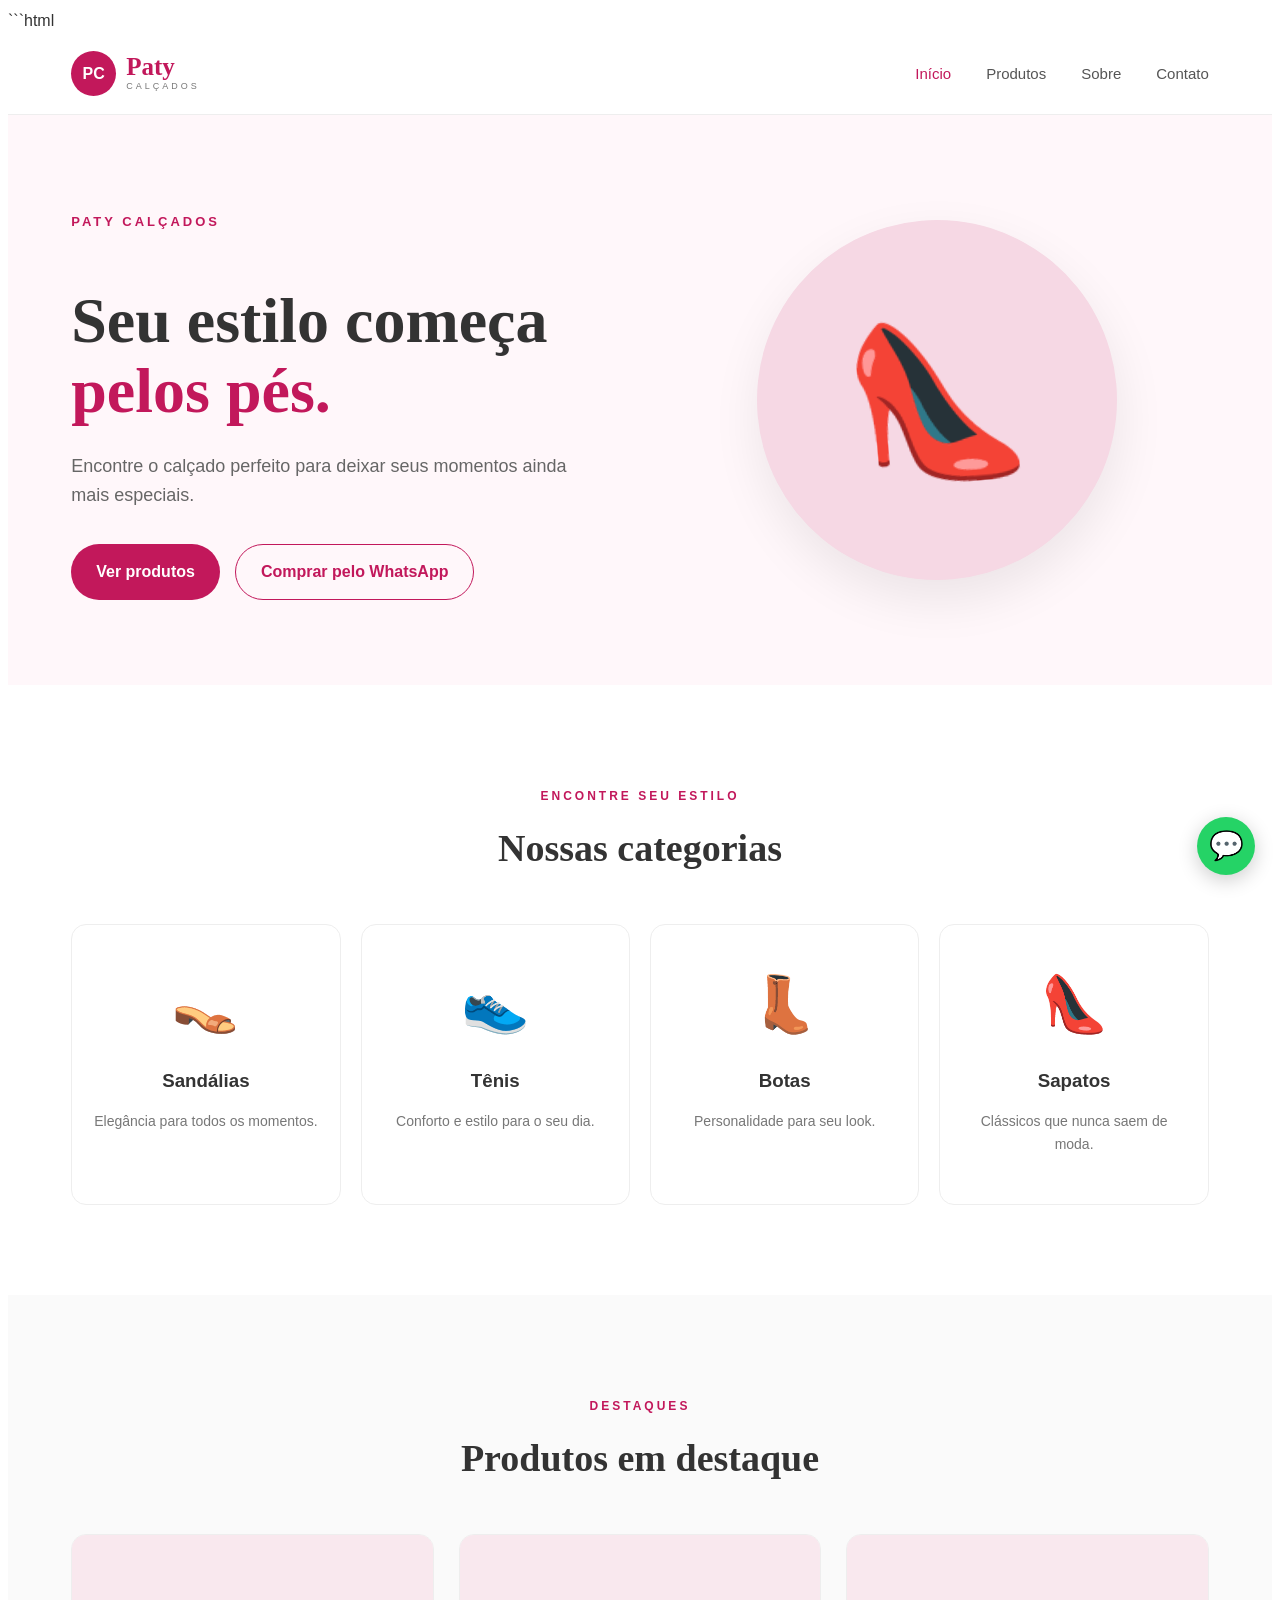
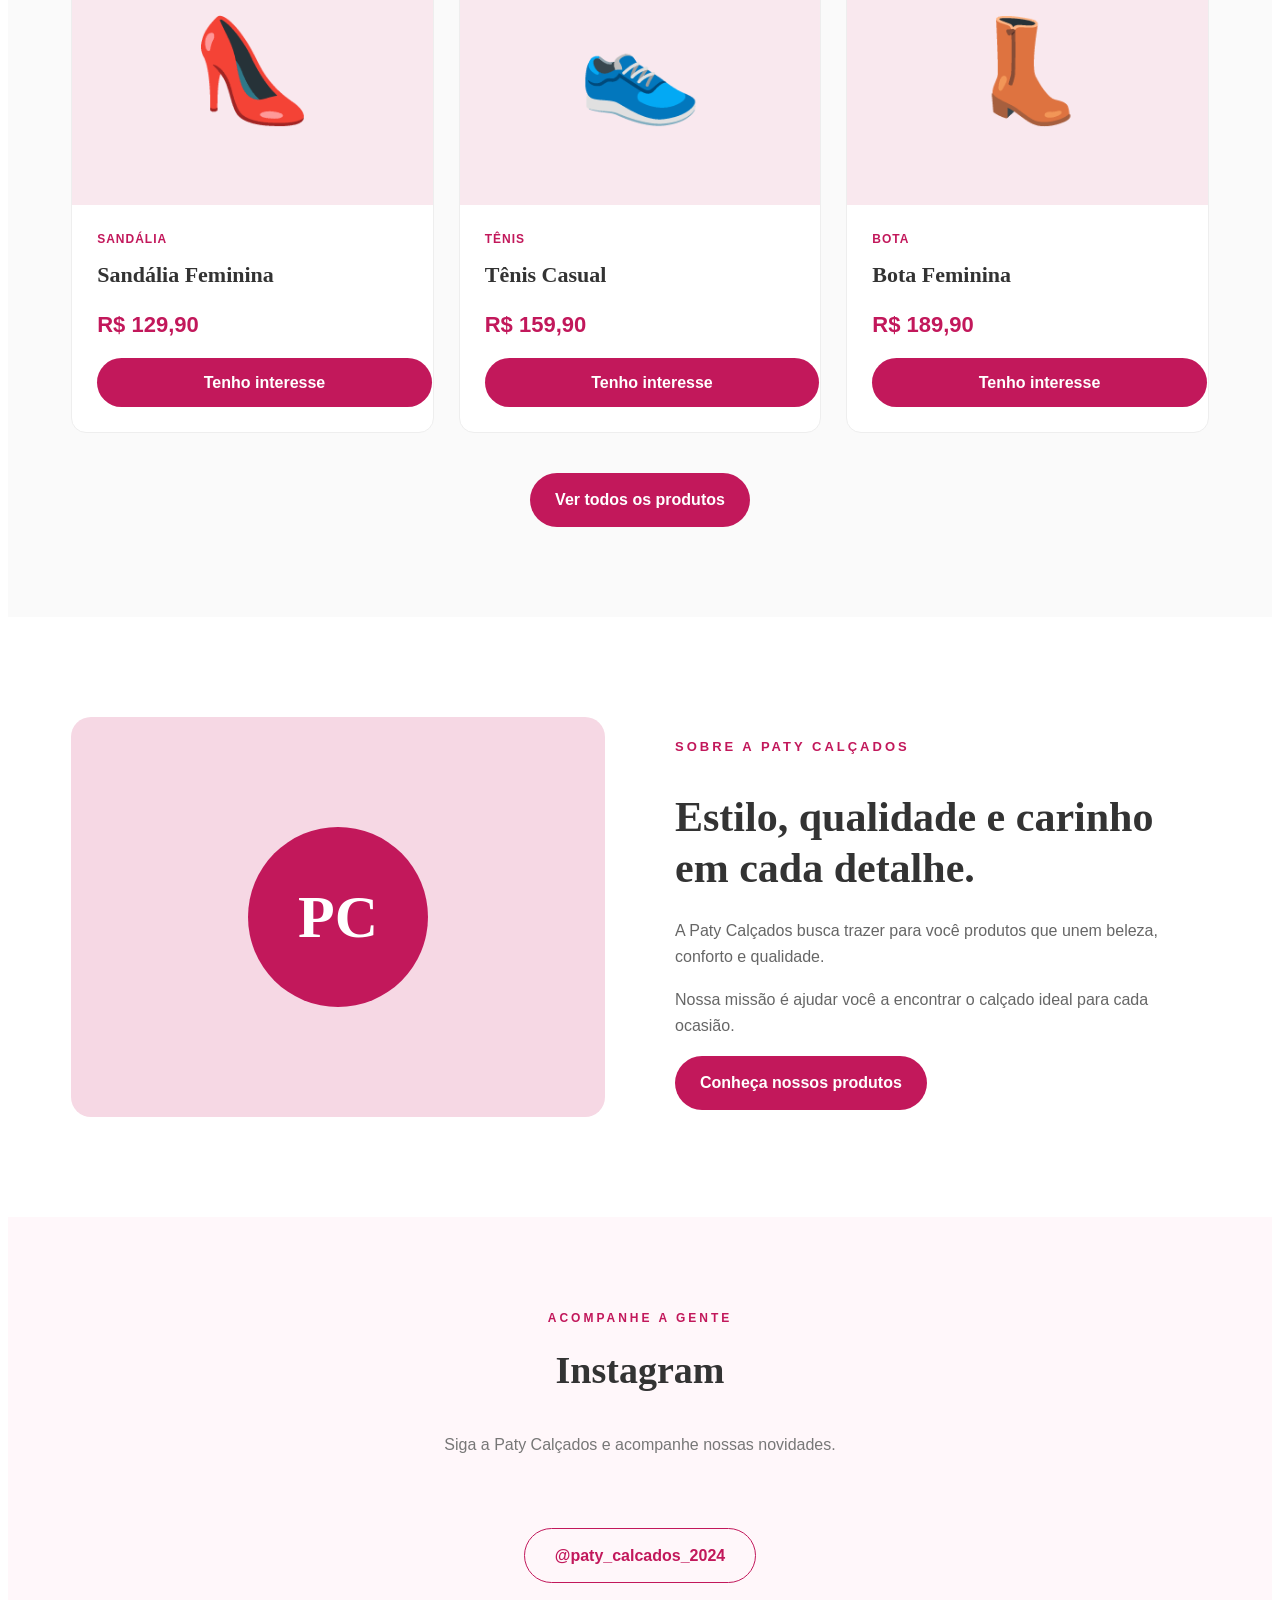
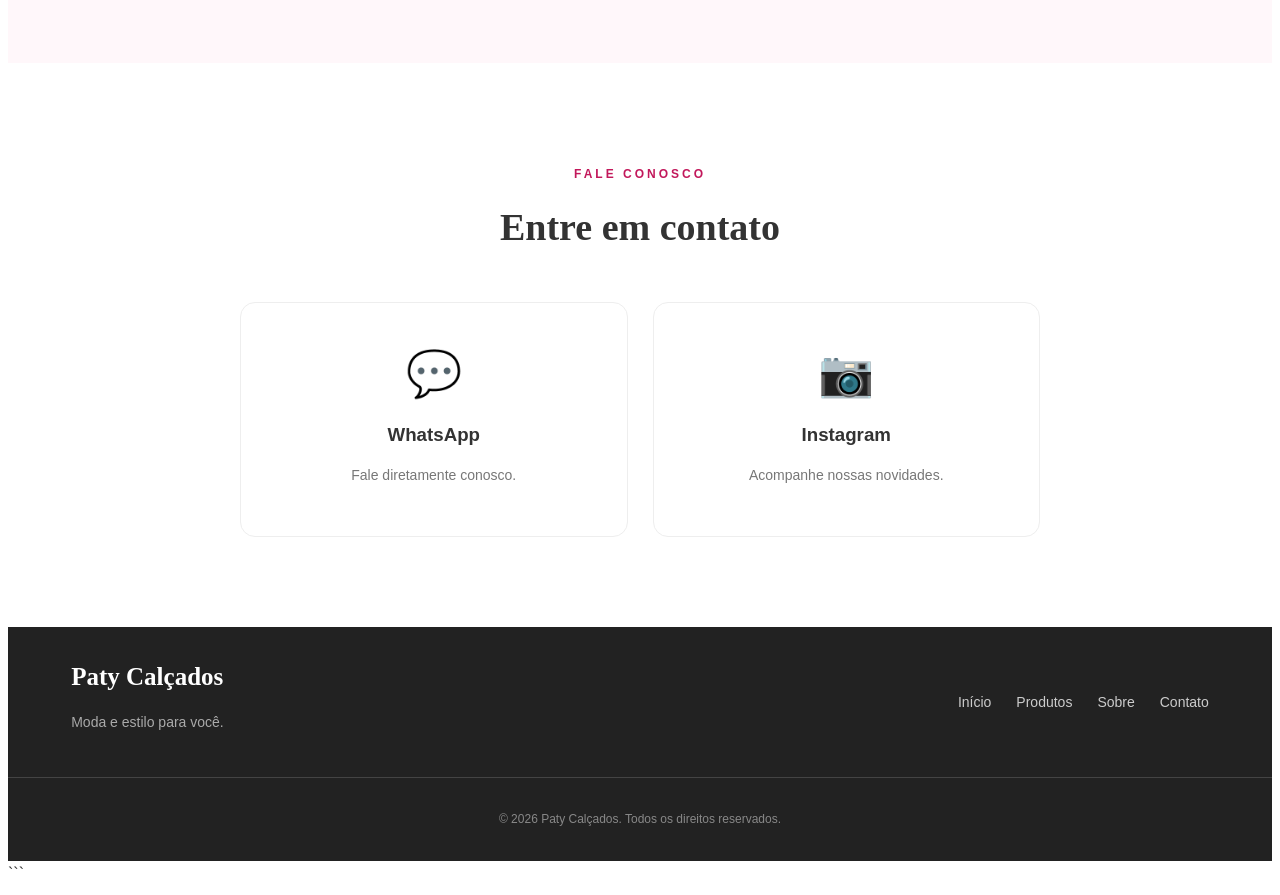
==== index.html @ 291b23d1 "," ====
```html
<!DOCTYPE html>
<html lang="pt-BR">
<head>
    <meta charset="UTF-8">
    <meta name="viewport" content="width=device-width, initial-scale=1.0">

    <title>Paty Calçados | Moda e Estilo</title>

    <meta
        name="description"
        content="Paty Calçados - Encontre calçados femininos para todos os estilos."
    >

    <link rel="stylesheet" href="css/style.css">
</head>

<body>

    <!-- CABEÇALHO -->
    <header class="header">

        <div class="container header-content">

            <a href="index.html" class="logo">
                <span>PC</span>
                <div>
                    <strong>Paty</strong>
                    <small>CALÇADOS</small>
                </div>
            </a>

            <nav class="menu">
                <a href="index.html" class="active">Início</a>
                <a href="produtos.html">Produtos</a>
                <a href="#sobre">Sobre</a>
                <a href="#contato">Contato</a>
            </nav>

            <button class="menu-mobile" id="menuMobile">
                ☰
            </button>

        </div>

    </header>


    <!-- BANNER PRINCIPAL -->
    <main>

        <section class="hero">

            <div class="container hero-content">

                <div class="hero-text">

                    <p class="subtitle">
                        PATY CALÇADOS
                    </p>

                    <h1>
                        Seu estilo começa
                        <span>pelos pés.</span>
                    </h1>

                    <p>
                        Encontre o calçado perfeito para deixar
                        seus momentos ainda mais especiais.
                    </p>

                    <div class="hero-buttons">

                        <a href="produtos.html" class="btn btn-primary">
                            Ver produtos
                        </a>

                        <a
                            href="https://wa.me/5544999999999"
                            target="_blank"
                            class="btn btn-outline"
                        >
                            Comprar pelo WhatsApp
                        </a>

                    </div>

                </div>

                <div class="hero-image">

                    <div class="shoe-card">
                        👠
                    </div>

                </div>

            </div>

        </section>


        <!-- CATEGORIAS -->
        <section class="categories">

            <div class="container">

                <div class="section-title">

                    <p>ENCONTRE SEU ESTILO</p>

                    <h2>
                        Nossas categorias
                    </h2>

                </div>

                <div class="category-grid">

                    <a href="produtos.html?categoria=sandalias" class="category-card">
                        <div class="category-icon">👡</div>
                        <h3>Sandálias</h3>
                        <p>Elegância para todos os momentos.</p>
                    </a>

                    <a href="produtos.html?categoria=tenis" class="category-card">
                        <div class="category-icon">👟</div>
                        <h3>Tênis</h3>
                        <p>Conforto e estilo para o seu dia.</p>
                    </a>

                    <a href="produtos.html?categoria=botas" class="category-card">
                        <div class="category-icon">👢</div>
                        <h3>Botas</h3>
                        <p>Personalidade para seu look.</p>
                    </a>

                    <a href="produtos.html?categoria=sapatos" class="category-card">
                        <div class="category-icon">👠</div>
                        <h3>Sapatos</h3>
                        <p>Clássicos que nunca saem de moda.</p>
                    </a>

                </div>

            </div>

        </section>


        <!-- PRODUTOS EM DESTAQUE -->
        <section class="featured">

            <div class="container">

                <div class="section-title">

                    <p>DESTAQUES</p>

                    <h2>
                        Produtos em destaque
                    </h2>

                </div>

                <div class="product-grid">

                    <article class="product-card">

                        <div class="product-image">
                            👠
                        </div>

                        <div class="product-info">

                            <span class="product-category">
                                Sandália
                            </span>

                            <h3>
                                Sandália Feminina
                            </h3>

                            <p class="price">
                                R$ 129,90
                            </p>

                            <a
                                href="https://wa.me/5544999999999?text=Olá!%20Tenho%20interesse%20na%20Sandália%20Feminina."
                                target="_blank"
                                class="product-button"
                            >
                                Tenho interesse
                            </a>

                        </div>

                    </article>


                    <article class="product-card">

                        <div class="product-image">
                            👟
                        </div>

                        <div class="product-info">

                            <span class="product-category">
                                Tênis
                            </span>

                            <h3>
                                Tênis Casual
                            </h3>

                            <p class="price">
                                R$ 159,90
                            </p>

                            <a
                                href="https://wa.me/5544999999999?text=Olá!%20Tenho%20interesse%20no%20Tênis%20Casual."
                                target="_blank"
                                class="product-button"
                            >
                                Tenho interesse
                            </a>

                        </div>

                    </article>


                    <article class="product-card">

                        <div class="product-image">
                            👢
                        </div>

                        <div class="product-info">

                            <span class="product-category">
                                Bota
                            </span>

                            <h3>
                                Bota Feminina
                            </h3>

                            <p class="price">
                                R$ 189,90
                            </p>

                            <a
                                href="https://wa.me/5544999999999?text=Olá!%20Tenho%20interesse%20na%20Bota%20Feminina."
                                target="_blank"
                                class="product-button"
                            >
                                Tenho interesse
                            </a>

                        </div>

                    </article>

                </div>


                <div class="center-button">

                    <a href="produtos.html" class="btn btn-primary">
                        Ver todos os produtos
                    </a>

                </div>

            </div>

        </section>


        <!-- SOBRE -->
        <section class="about" id="sobre">

            <div class="container about-content">

                <div class="about-image">
                    <div class="about-logo">
                        PC
                    </div>
                </div>

                <div class="about-text">

                    <p class="subtitle">
                        SOBRE A PATY CALÇADOS
                    </p>

                    <h2>
                        Estilo, qualidade e carinho em cada detalhe.
                    </h2>

                    <p>
                        A Paty Calçados busca trazer para você
                        produtos que unem beleza, conforto e
                        qualidade.
                    </p>

                    <p>
                        Nossa missão é ajudar você a encontrar
                        o calçado ideal para cada ocasião.
                    </p>

                    <a href="produtos.html" class="btn btn-primary">
                        Conheça nossos produtos
                    </a>

                </div>

            </div>

        </section>


        <!-- INSTAGRAM -->
        <section class="instagram">

            <div class="container">

                <div class="section-title">

                    <p>ACOMPANHE A GENTE</p>

                    <h2>
                        Instagram
                    </h2>

                    <p class="instagram-text">
                        Siga a Paty Calçados e acompanhe
                        nossas novidades.
                    </p>

                </div>

                <a
                    href="https://www.instagram.com/paty_calcados_2024/"
                    target="_blank"
                    class="instagram-button"
                >
                    @paty_calcados_2024
                </a>

            </div>

        </section>


        <!-- CONTATO -->
        <section class="contact" id="contato">

            <div class="container">

                <div class="section-title">

                    <p>FALE CONOSCO</p>

                    <h2>
                        Entre em contato
                    </h2>

                </div>

                <div class="contact-grid">

                    <a
                        href="https://wa.me/5544999999999"
                        target="_blank"
                        class="contact-card"
                    >
                        <span>💬</span>
                        <h3>WhatsApp</h3>
                        <p>Fale diretamente conosco.</p>
                    </a>

                    <a
                        href="https://www.instagram.com/paty_calcados_2024/"
                        target="_blank"
                        class="contact-card"
                    >
                        <span>📷</span>
                        <h3>Instagram</h3>
                        <p>Acompanhe nossas novidades.</p>
                    </a>

                </div>

            </div>

        </section>

    </main>


    <!-- RODAPÉ -->
    <footer class="footer">

        <div class="container footer-content">

            <div class="footer-logo">
                <strong>Paty Calçados</strong>
                <p>Moda e estilo para você.</p>
            </div>

            <div class="footer-links">

                <a href="index.html">
                    Início
                </a>

                <a href="produtos.html">
                    Produtos
                </a>

                <a href="#sobre">
                    Sobre
                </a>

                <a href="#contato">
                    Contato
                </a>

            </div>

        </div>

        <div class="footer-bottom">

            <p>
                © 2026 Paty Calçados. Todos os direitos reservados.
            </p>

        </div>

    </footer>


    <!-- BOTÃO FLUTUANTE WHATSAPP -->
    <a
        href="https://wa.me/5544999999999"
        target="_blank"
        class="whatsapp"
        aria-label="Falar pelo WhatsApp"
    >
        💬
    </a>


    <script src="js/script.js"></script>

</body>
</html>
```
---- css/style.css ----
```css
/* =========================================
   PATY CALÇADOS
   STYLE.CSS
========================================= */


/* RESET */

* {
    margin: 0;
    padding: 0;
    box-sizing: border-box;
}


html {
    scroll-behavior: smooth;
}


body {
    font-family: Arial, Helvetica, sans-serif;
    background: #fff;
    color: #333;
    line-height: 1.6;
}


a {
    text-decoration: none;
    color: inherit;
}


img {
    max-width: 100%;
    display: block;
}


button {
    font-family: inherit;
}


/* =========================================
   CONTAINER
========================================= */

.container {
    width: 90%;
    max-width: 1180px;
    margin: 0 auto;
}


/* =========================================
   HEADER
========================================= */

.header {
    width: 100%;
    background: #fff;
    border-bottom: 1px solid #eee;
    position: sticky;
    top: 0;
    z-index: 1000;
}


.header-content {
    min-height: 80px;

    display: flex;
    align-items: center;
    justify-content: space-between;
}


/* LOGO */

.logo {
    display: flex;
    align-items: center;
    gap: 10px;
}


.logo > span {
    width: 45px;
    height: 45px;

    display: flex;
    align-items: center;
    justify-content: center;

    border-radius: 50%;

    background: #c2185b;
    color: white;

    font-size: 16px;
    font-weight: bold;
}


.logo div {
    display: flex;
    flex-direction: column;
}


.logo strong {
    font-family: Georgia, serif;
    font-size: 25px;
    color: #c2185b;
    line-height: 1;
}


.logo small {
    font-size: 9px;
    letter-spacing: 3px;
    color: #777;
}


/* MENU */

.menu {
    display: flex;
    align-items: center;
    gap: 35px;
}


.menu a {
    font-size: 15px;
    color: #555;

    transition: 0.3s;
}


.menu a:hover,
.menu a.active {
    color: #c2185b;
}


.menu-mobile {
    display: none;

    border: none;
    background: transparent;

    font-size: 28px;
    cursor: pointer;
}


/* =========================================
   HERO
========================================= */

.hero {
    background: #fff7fa;
    min-height: 570px;

    display: flex;
    align-items: center;
}


.hero-content {
    display: grid;
    grid-template-columns: 1fr 1fr;

    align-items: center;

    gap: 50px;
}


.hero-text {
    padding: 50px 0;
}


.subtitle {
    color: #c2185b;
    font-size: 13px;
    font-weight: bold;

    letter-spacing: 3px;

    margin-bottom: 15px;
}


.hero h1 {
    font-family: Georgia, serif;

    font-size: clamp(42px, 5vw, 68px);

    line-height: 1.1;

    color: #333;

    margin-bottom: 25px;
}


.hero h1 span {
    display: block;
    color: #c2185b;
}


.hero-text > p:not(.subtitle) {
    max-width: 500px;

    font-size: 18px;

    color: #666;

    margin-bottom: 35px;
}


/* BUTTONS */

.hero-buttons {
    display: flex;
    flex-wrap: wrap;
    gap: 15px;
}


.btn {
    display: inline-flex;

    align-items: center;
    justify-content: center;

    padding: 14px 25px;

    border-radius: 30px;

    font-weight: bold;

    transition: 0.3s;
}


.btn-primary {
    background: #c2185b;
    color: white;
}


.btn-primary:hover {
    background: #9c1249;
    transform: translateY(-2px);
}


.btn-outline {
    border: 1px solid #c2185b;
    color: #c2185b;
}


.btn-outline:hover {
    background: #c2185b;
    color: white;
}


/* HERO IMAGE */

.hero-image {
    display: flex;

    align-items: center;
    justify-content: center;
}


.shoe-card {
    width: 360px;
    height: 360px;

    border-radius: 50%;

    background: #f6d8e4;

    display: flex;
    align-items: center;
    justify-content: center;

    font-size: 150px;

    box-shadow: 0 20px 50px rgba(0, 0, 0, 0.08);

    transform: rotate(-5deg);
}


/* =========================================
   SECTION TITLE
========================================= */

.section-title {
    text-align: center;

    margin-bottom: 45px;
}


.section-title > p:first-child {
    color: #c2185b;

    font-size: 12px;

    letter-spacing: 3px;

    font-weight: bold;
}


.section-title h2 {
    font-family: Georgia, serif;

    font-size: 38px;

    color: #333;

    margin-top: 8px;
}


/* =========================================
   CATEGORIES
========================================= */

.categories {
    padding: 90px 0;
}


.category-grid {
    display: grid;

    grid-template-columns: repeat(4, 1fr);

    gap: 20px;
}


.category-card {
    text-align: center;

    padding: 35px 20px;

    border: 1px solid #eee;

    border-radius: 15px;

    background: white;

    transition: 0.3s;
}


.category-card:hover {
    transform: translateY(-7px);

    border-color: #e7a8bf;

    box-shadow: 0 15px 35px rgba(0, 0, 0, 0.08);
}


.category-icon {
    font-size: 55px;

    margin-bottom: 15px;
}


.category-card h3 {
    margin-bottom: 8px;

    color: #333;
}


.category-card p {
    font-size: 14px;

    color: #777;
}


/* =========================================
   PRODUCTS
========================================= */

.featured {
    padding: 90px 0;

    background: #fafafa;
}


.product-grid {
    display: grid;

    grid-template-columns: repeat(3, 1fr);

    gap: 25px;
}


.product-card {
    background: white;

    border-radius: 15px;

    overflow: hidden;

    border: 1px solid #eee;

    transition: 0.3s;
}


.product-card:hover {
    transform: translateY(-5px);

    box-shadow: 0 15px 35px rgba(0, 0, 0, 0.08);
}


.product-image {
    height: 270px;

    display: flex;

    align-items: center;
    justify-content: center;

    background: #f9e8ee;

    font-size: 100px;
}


.product-info {
    padding: 25px;
}


.product-category {
    color: #c2185b;

    font-size: 12px;

    font-weight: bold;

    text-transform: uppercase;

    letter-spacing: 1px;
}


.product-info h3 {
    font-family: Georgia, serif;

    font-size: 22px;

    margin: 8px 0;
}


.description {
    color: #777;

    font-size: 14px;

    margin: 10px 0;
}


.price {
    color: #c2185b;

    font-size: 22px;

    font-weight: bold;

    margin: 15px 0;
}


.product-button {
    display: block;

    width: 100%;

    text-align: center;

    padding: 12px;

    background: #c2185b;

    color: white;

    border-radius: 25px;

    font-weight: bold;

    transition: 0.3s;
}


.product-button:hover {
    background: #9c1249;
}


.center-button {
    text-align: center;

    margin-top: 40px;
}


/* =========================================
   ABOUT
========================================= */

.about {
    padding: 100px 0;
}


.about-content {
    display: grid;

    grid-template-columns: 1fr 1fr;

    gap: 70px;

    align-items: center;
}


.about-image {
    height: 400px;

    border-radius: 20px;

    background: #f6d8e4;

    display: flex;

    align-items: center;
    justify-content: center;
}


.about-logo {
    width: 180px;
    height: 180px;

    border-radius: 50%;

    background: #c2185b;

    color: white;

    display: flex;

    align-items: center;
    justify-content: center;

    font-family: Georgia, serif;

    font-size: 60px;

    font-weight: bold;
}


.about-text h2 {
    font-family: Georgia, serif;

    font-size: 42px;

    line-height: 1.2;

    margin-bottom: 25px;
}


.about-text p:not(.subtitle) {
    color: #666;

    margin-bottom: 18px;
}


/* =========================================
   INSTAGRAM
========================================= */

.instagram {
    padding: 80px 0;

    background: #fff7fa;

    text-align: center;
}


.instagram-text {
    color: #777;

    margin-top: 10px;
}


.instagram-button {
    display: inline-block;

    margin-top: 25px;

    padding: 14px 30px;

    border: 1px solid #c2185b;

    color: #c2185b;

    border-radius: 30px;

    font-weight: bold;

    transition: 0.3s;
}


.instagram-button:hover {
    background: #c2185b;

    color: white;
}


/* =========================================
   CONTACT
========================================= */

.contact {
    padding: 90px 0;
}


.contact-grid {
    display: grid;

    grid-template-columns: repeat(2, 1fr);

    gap: 25px;

    max-width: 800px;

    margin: 0 auto;
}


.contact-card {
    text-align: center;

    padding: 35px;

    border: 1px solid #eee;

    border-radius: 15px;

    transition: 0.3s;
}


.contact-card:hover {
    transform: translateY(-5px);

    box-shadow: 0 10px 30px rgba(0, 0, 0, 0.07);
}


.contact-card span {
    font-size: 45px;
}


.contact-card h3 {
    margin: 10px 0 5px;
}


.contact-card p {
    color: #777;

    font-size: 14px;
}


/* =========================================
   PAGE HEADER
========================================= */

.page-header {
    padding: 80px 0;

    background: #fff7fa;

    text-align: center;
}


.page-header p {
    color: #c2185b;

    letter-spacing: 3px;

    font-size: 12px;

    font-weight: bold;
}


.page-header h1 {
    font-family: Georgia, serif;

    font-size: 50px;

    margin: 10px 0;
}


.page-header span {
    color: #777;
}


/* =========================================
   PRODUCTS PAGE
========================================= */

.products-page {
    padding: 70px 0;
}


.filters {
    display: flex;

    justify-content: center;

    flex-wrap: wrap;

    gap: 10px;

    margin-bottom: 45px;
}


.filter {
    border: 1px solid #ddd;

    background: white;

    padding: 10px 20px;

    border-radius: 25px;

    cursor: pointer;

    color: #555;

    transition: 0.3s;
}


.filter:hover,
.filter.active {
    background: #c2185b;

    border-color: #c2185b;

    color: white;
}


.catalog-grid {
    grid-template-columns: repeat(3, 1fr);
}


.no-products {
    display: none;

    text-align: center;

    padding: 50px;

    color: #777;
}


/* =========================================
   FOOTER
========================================= */

.footer {
    background: #222;

    color: white;
}


.footer-content {
    min-height: 150px;

    display: flex;

    justify-content: space-between;

    align-items: center;

    gap: 30px;
}


.footer-logo strong {
    font-family: Georgia, serif;

    font-size: 25px;
}


.footer-logo p {
    color: #aaa;

    font-size: 14px;
}


.footer-links {
    display: flex;

    gap: 25px;
}


.footer-links a {
    color: #ccc;

    font-size: 14px;
}


.footer-links a:hover {
    color: white;
}


.footer-bottom {
    text-align: center;

    border-top: 1px solid #444;

    padding: 20px;

    color: #888;

    font-size: 12px;
}


/* =========================================
   WHATSAPP
========================================= */

.whatsapp {
    position: fixed;

    right: 25px;
    bottom: 25px;

    width: 58px;
    height: 58px;

    border-radius: 50%;

    background: #25d366;

    display: flex;

    align-items: center;
    justify-content: center;

    font-size: 28px;

    box-shadow: 0 5px 20px rgba(0, 0, 0, 0.2);

    z-index: 999;

    transition: 0.3s;
}


.whatsapp:hover {
    transform: scale(1.1);
}


/* =========================================
   RESPONSIVO
========================================= */

@media (max-width: 900px) {

    .menu {
        display: none;

        position: absolute;

        top: 80px;
        left: 0;

        width: 100%;

        background: white;

        flex-direction: column;

        gap: 0;

        border-bottom: 1px solid #eee;
    }


    .menu.show {
        display: flex;
    }


    .menu a {
        width: 100%;

        text-align: center;

        padding: 15px;
    }


    .menu-mobile {
        display: block;
    }


    .hero-content {
        grid-template-columns: 1fr;

        text-align: center;
    }


    .hero-text > p:not(.subtitle) {
        margin-left: auto;
        margin-right: auto;
    }


    .hero-buttons {
        justify-content: center;
    }


    .hero-image {
        display: none;
    }


    .category-grid {
        grid-template-columns: repeat(2, 1fr);
    }


    .product-grid,
    .catalog-grid {
        grid-template-columns: repeat(2, 1fr);
    }


    .about-content {
        grid-template-columns: 1fr;

        gap: 40px;
    }

}


@media (max-width: 600px) {

    .header-content {
        min-height: 70px;
    }


    .logo strong {
        font-size: 21px;
    }


    .logo > span {
        width: 40px;
        height: 40px;
    }


    .hero {
        min-height: auto;
    }


    .hero-text {
        padding: 70px 0;
    }


    .hero h1 {
        font-size: 42px;
    }


    .hero-buttons {
        flex-direction: column;
    }


    .hero-buttons .btn {
        width: 100%;
    }


    .section-title h2 {
        font-size: 32px;
    }


    .category-grid {
        grid-template-columns: 1fr 1fr;

        gap: 12px;
    }


    .category-card {
        padding: 25px 10px;
    }


    .category-icon {
        font-size: 40px;
    }


    .product-grid,
    .catalog-grid {
        grid-template-columns: 1fr;
    }


    .product-image {
        height: 250px;
    }


    .contact-grid {
        grid-template-columns: 1fr;
    }


    .about-text h2 {
        font-size: 32px;
    }


    .page-header h1 {
        font-size: 38px;
    }


    .footer-content {
        flex-direction: column;

        justify-content: center;

        text-align: center;

        padding: 40px 0;
    }


    .footer-links {
        flex-wrap: wrap;

        justify-content: center;
    }

}
```
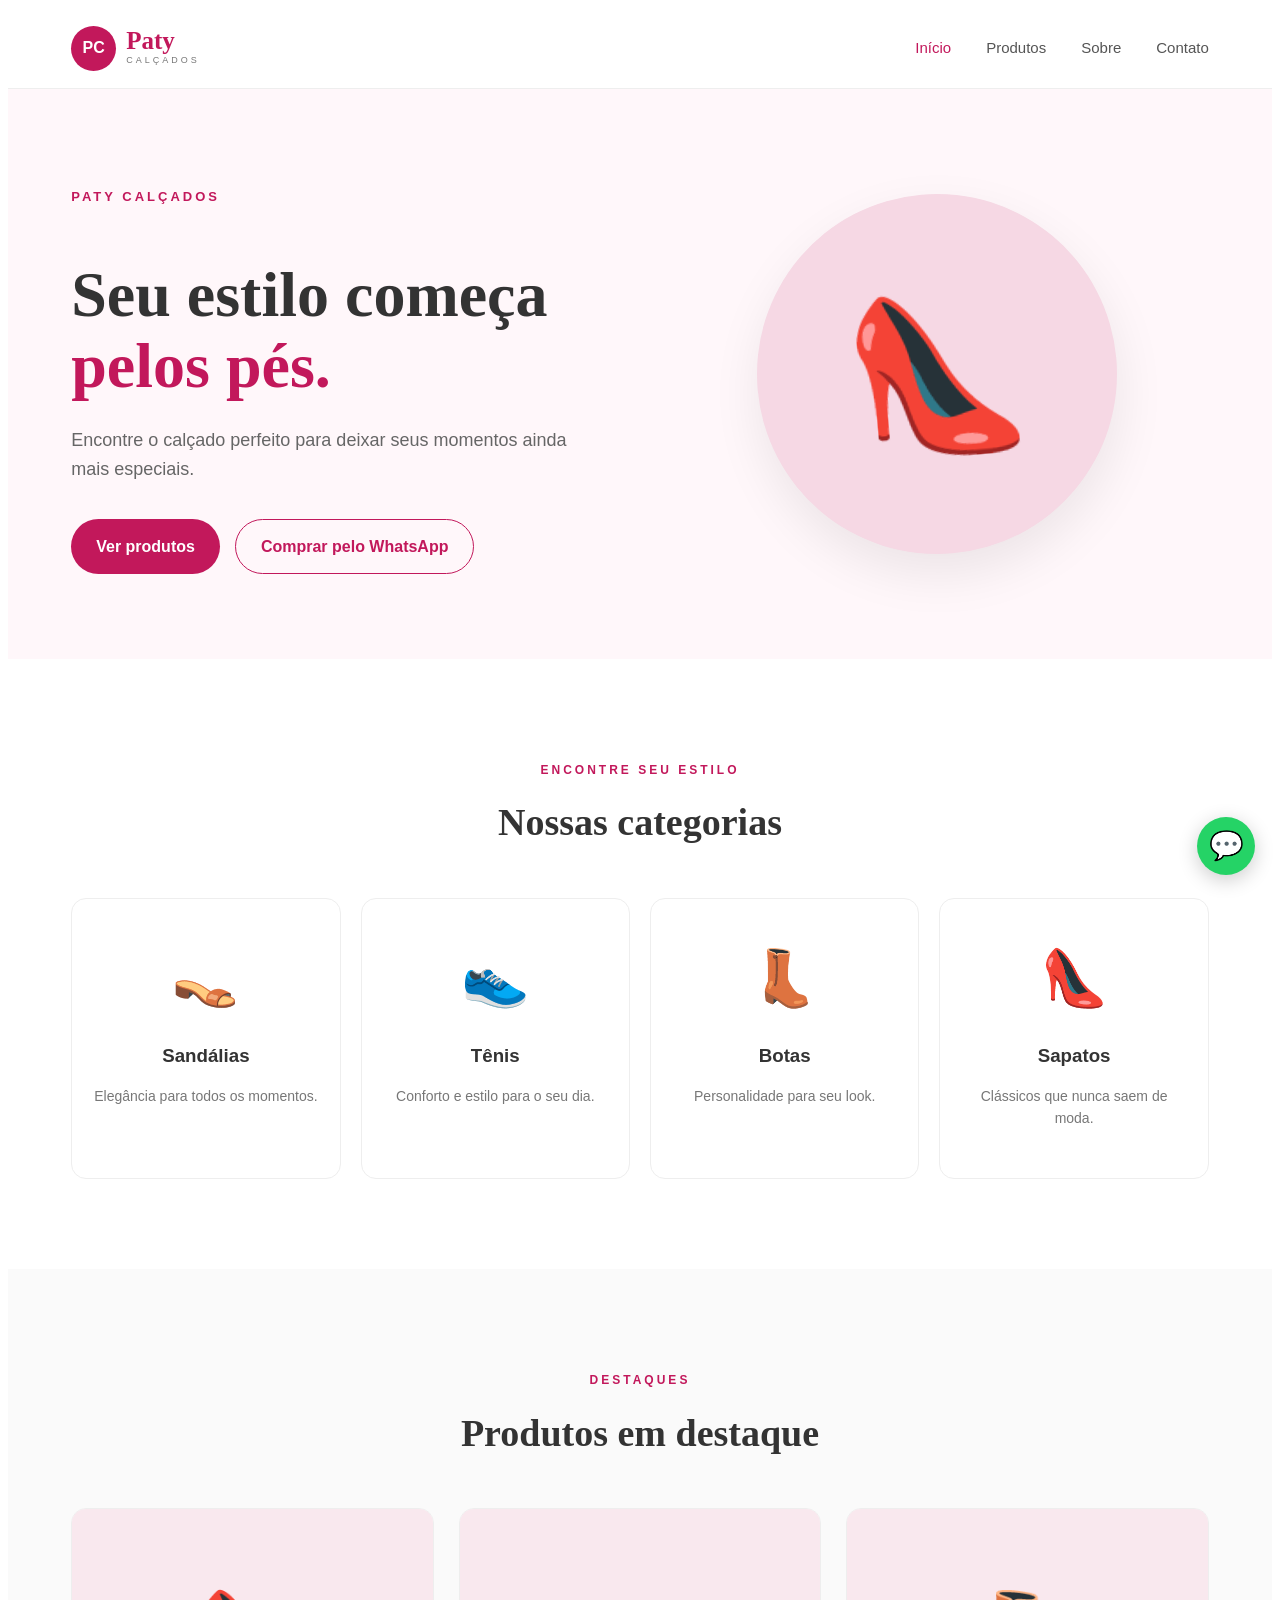
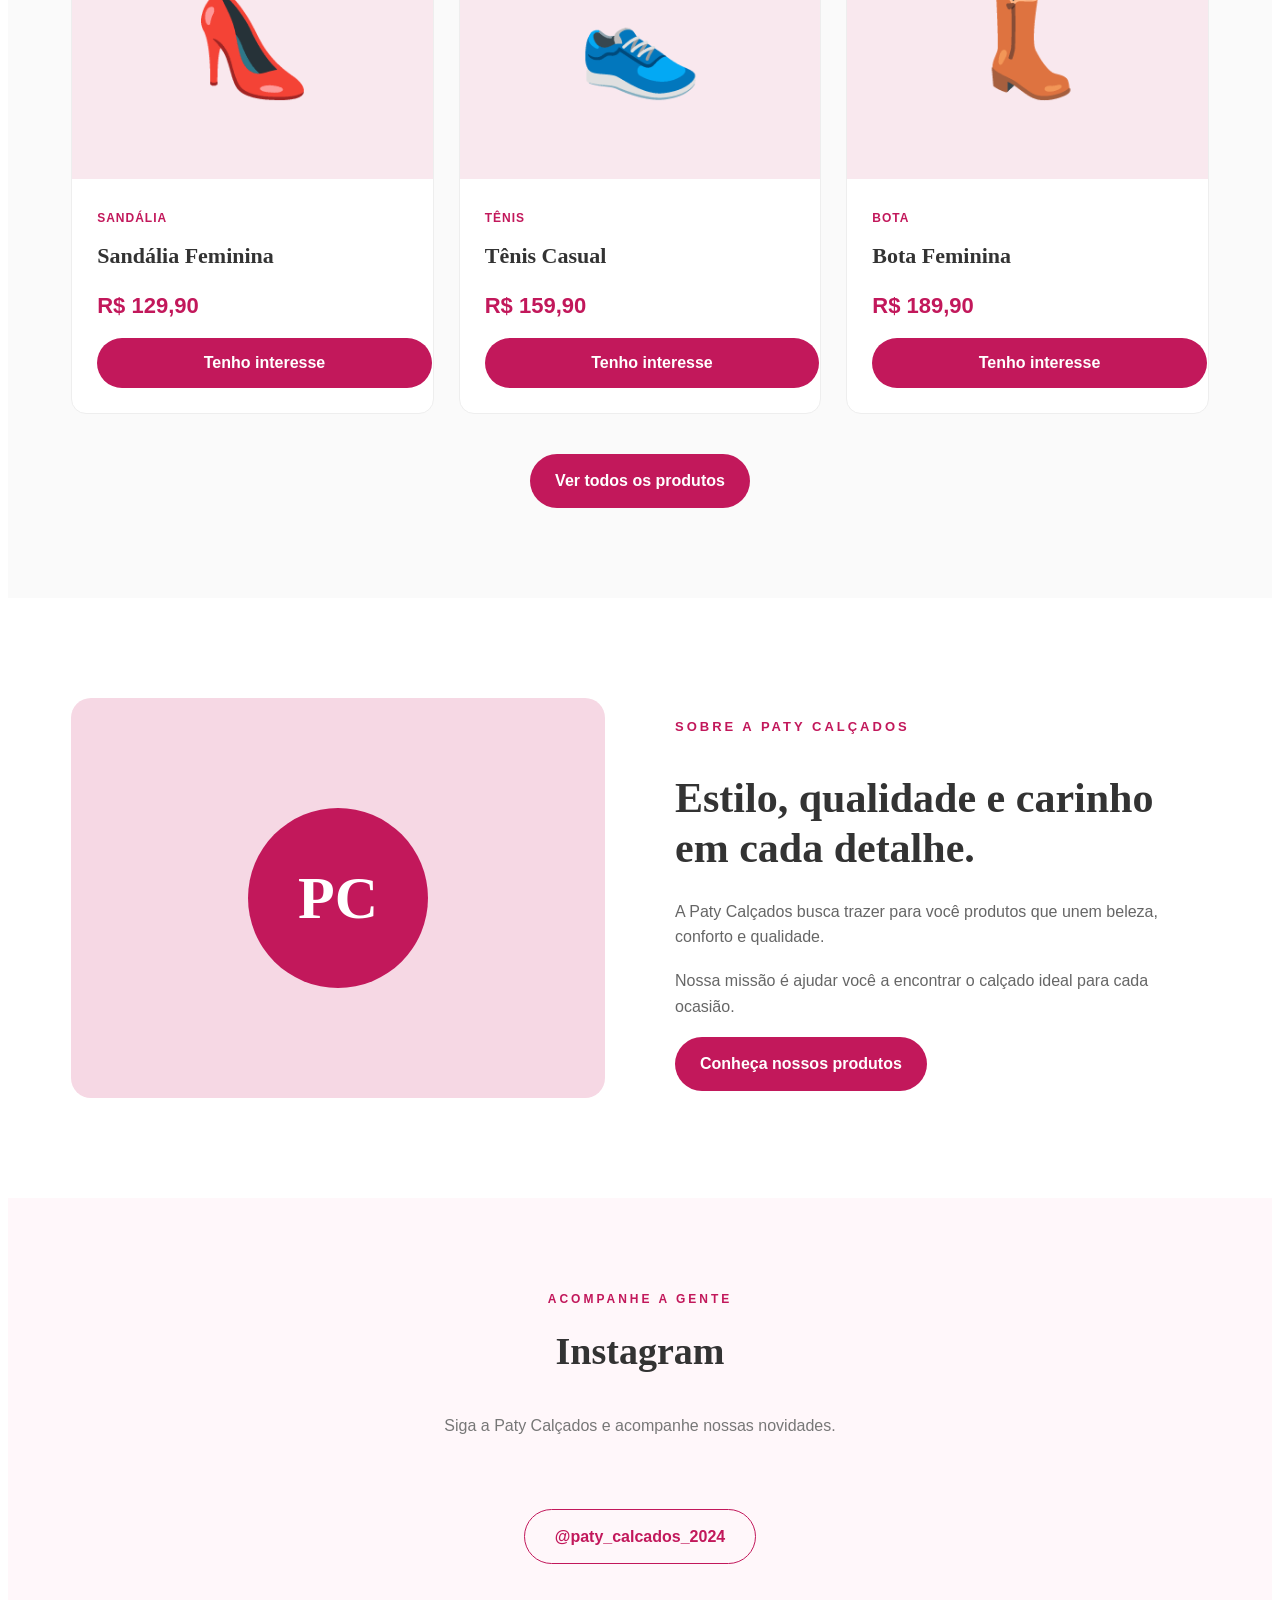
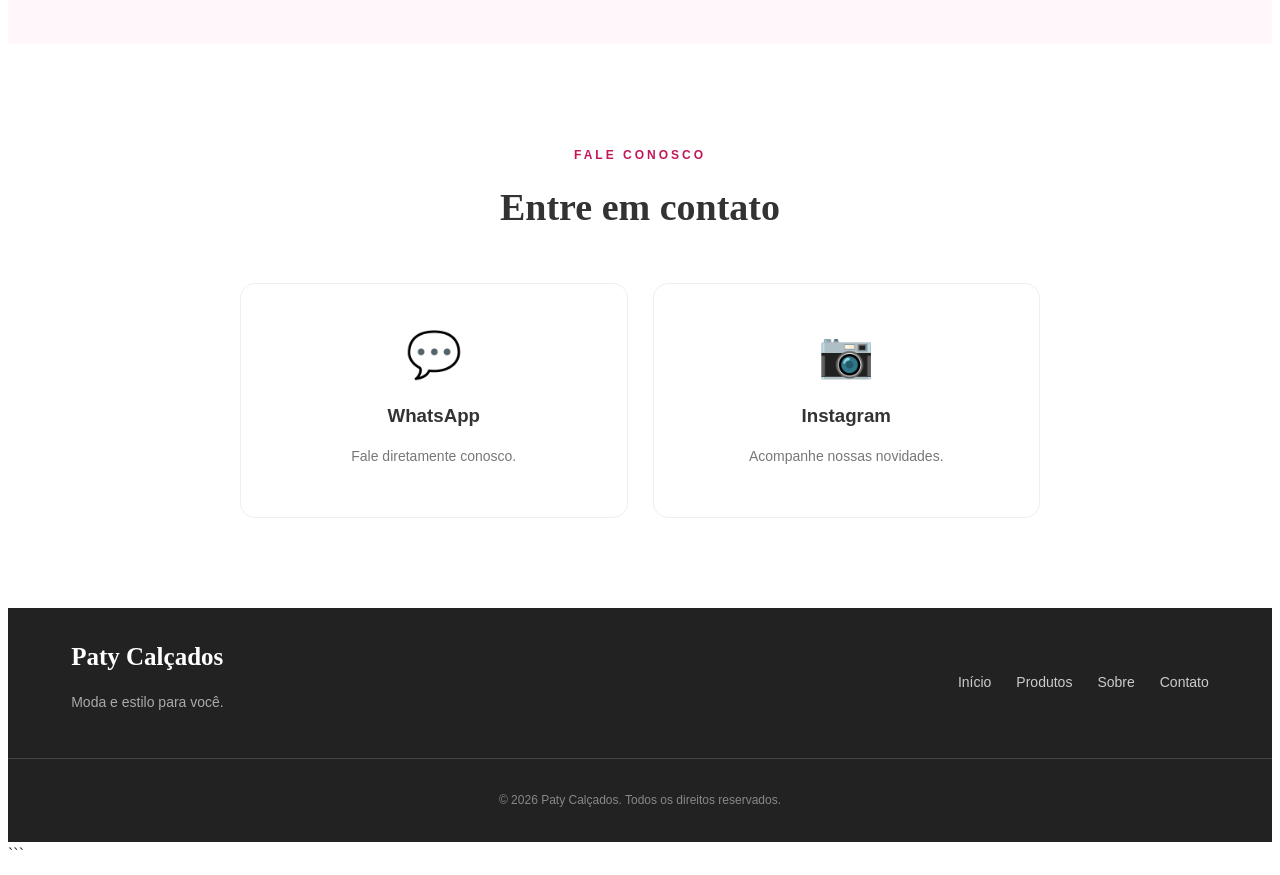
==== commit 740a1b08: "." ====
--- a/index.html
+++ b/index.html
@@ -1,4 +1,4 @@
-```html
+
 <!DOCTYPE html>
 <html lang="pt-BR">
 <head>
@@ -76,7 +76,7 @@
                         </a>
 
                         <a
-                            href="https://wa.me/5544999999999"
+                            href="https://wa.me/5544999303841"
                             target="_blank"
                             class="btn btn-outline"
                         >
@@ -186,7 +186,7 @@
                             </p>
 
                             <a
-                                href="https://wa.me/5544999999999?text=Olá!%20Tenho%20interesse%20na%20Sandália%20Feminina."
+                                href="https://wa.me/5544999303841?text=Olá!%20Tenho%20interesse%20na%20Sandália%20Feminina."
                                 target="_blank"
                                 class="product-button"
                             >
@@ -219,7 +219,7 @@
                             </p>
 
                             <a
-                                href="https://wa.me/5544999999999?text=Olá!%20Tenho%20interesse%20no%20Tênis%20Casual."
+                                href="https://wa.me/5544999303841?text=Olá!%20Tenho%20interesse%20no%20Tênis%20Casual."
                                 target="_blank"
                                 class="product-button"
                             >
@@ -252,7 +252,7 @@
                             </p>
 
                             <a
-                                href="https://wa.me/5544999999999?text=Olá!%20Tenho%20interesse%20na%20Bota%20Feminina."
+                                href="https://wa.me/5544999303841?text=Olá!%20Tenho%20interesse%20na%20Bota%20Feminina."
                                 target="_blank"
                                 class="product-button"
                             >
@@ -373,7 +373,7 @@
                 <div class="contact-grid">
 
                     <a
-                        href="https://wa.me/5544999999999"
+                        href="https://wa.me/5544999303841"
                         target="_blank"
                         class="contact-card"
                     >
@@ -446,7 +446,7 @@
 
     <!-- BOTÃO FLUTUANTE WHATSAPP -->
     <a
-        href="https://wa.me/5544999999999"
+        href="https://wa.me/5544999303841"
         target="_blank"
         class="whatsapp"
         aria-label="Falar pelo WhatsApp"
